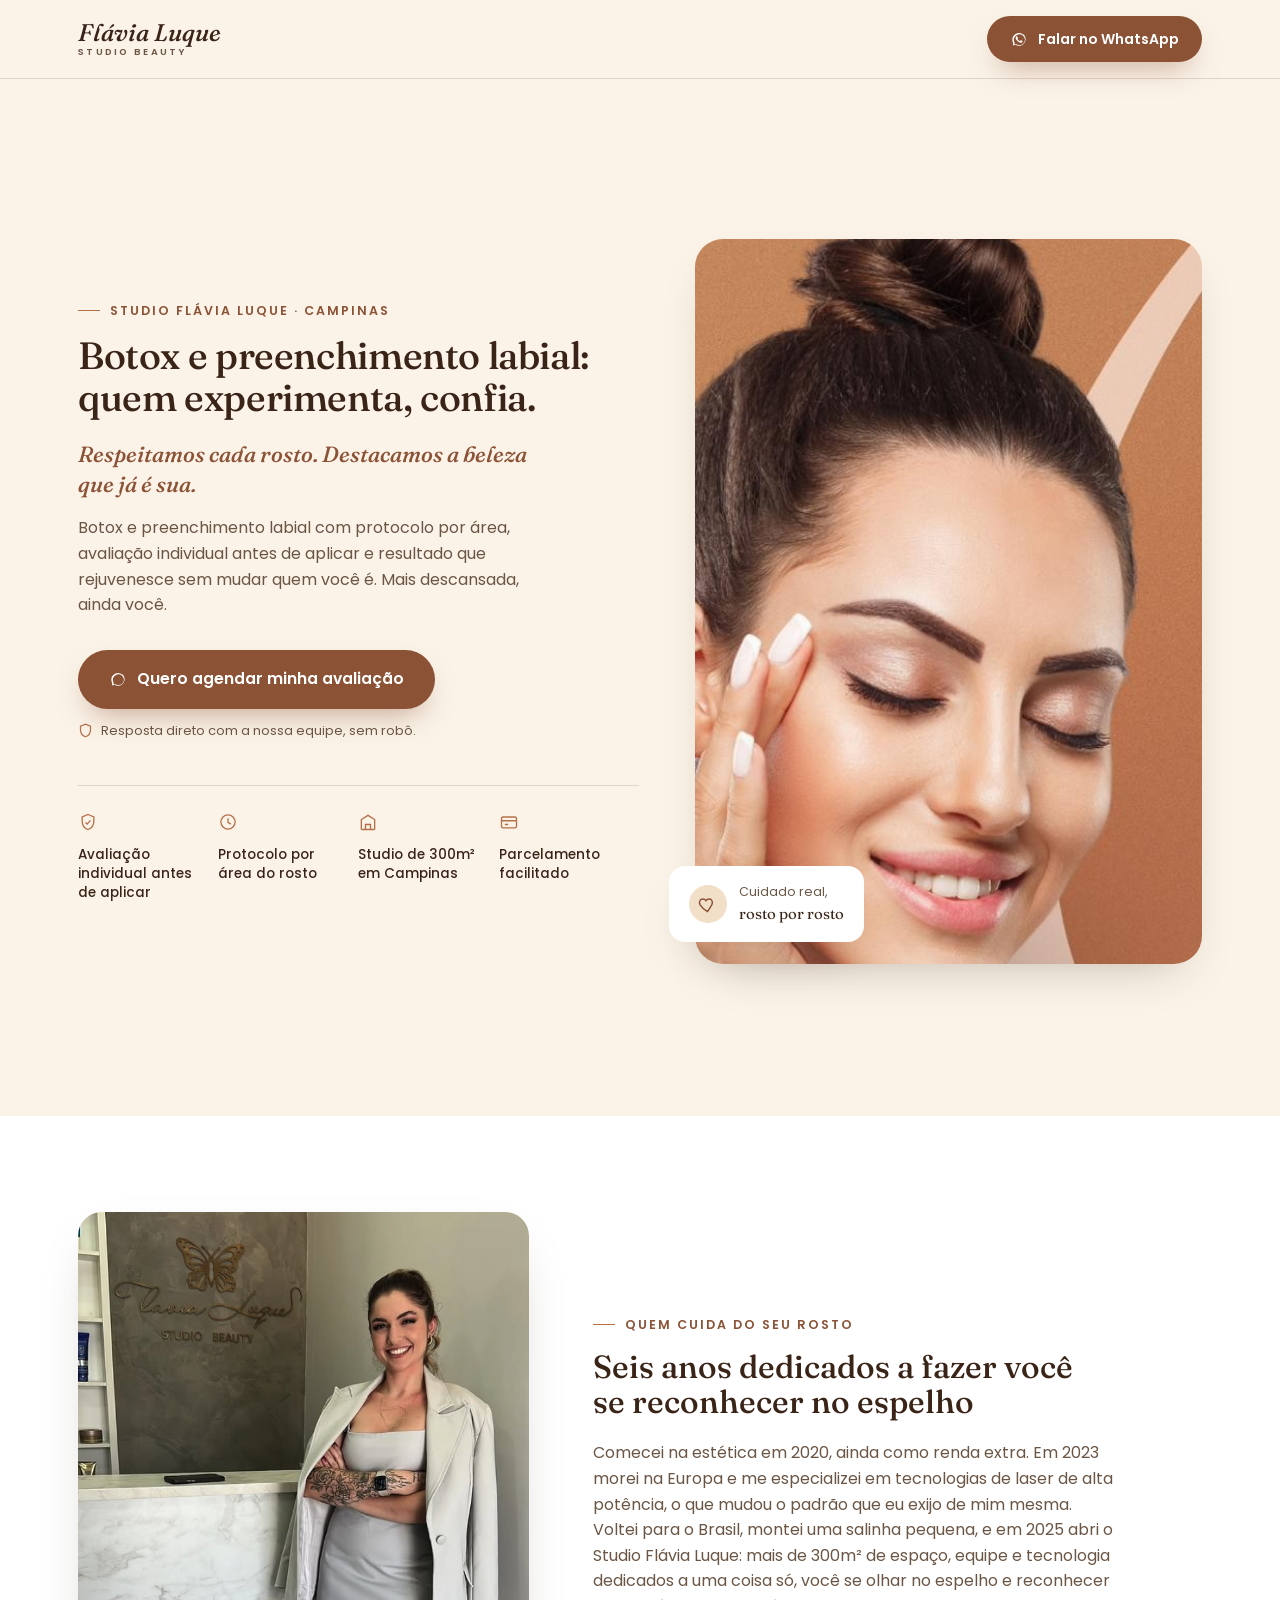
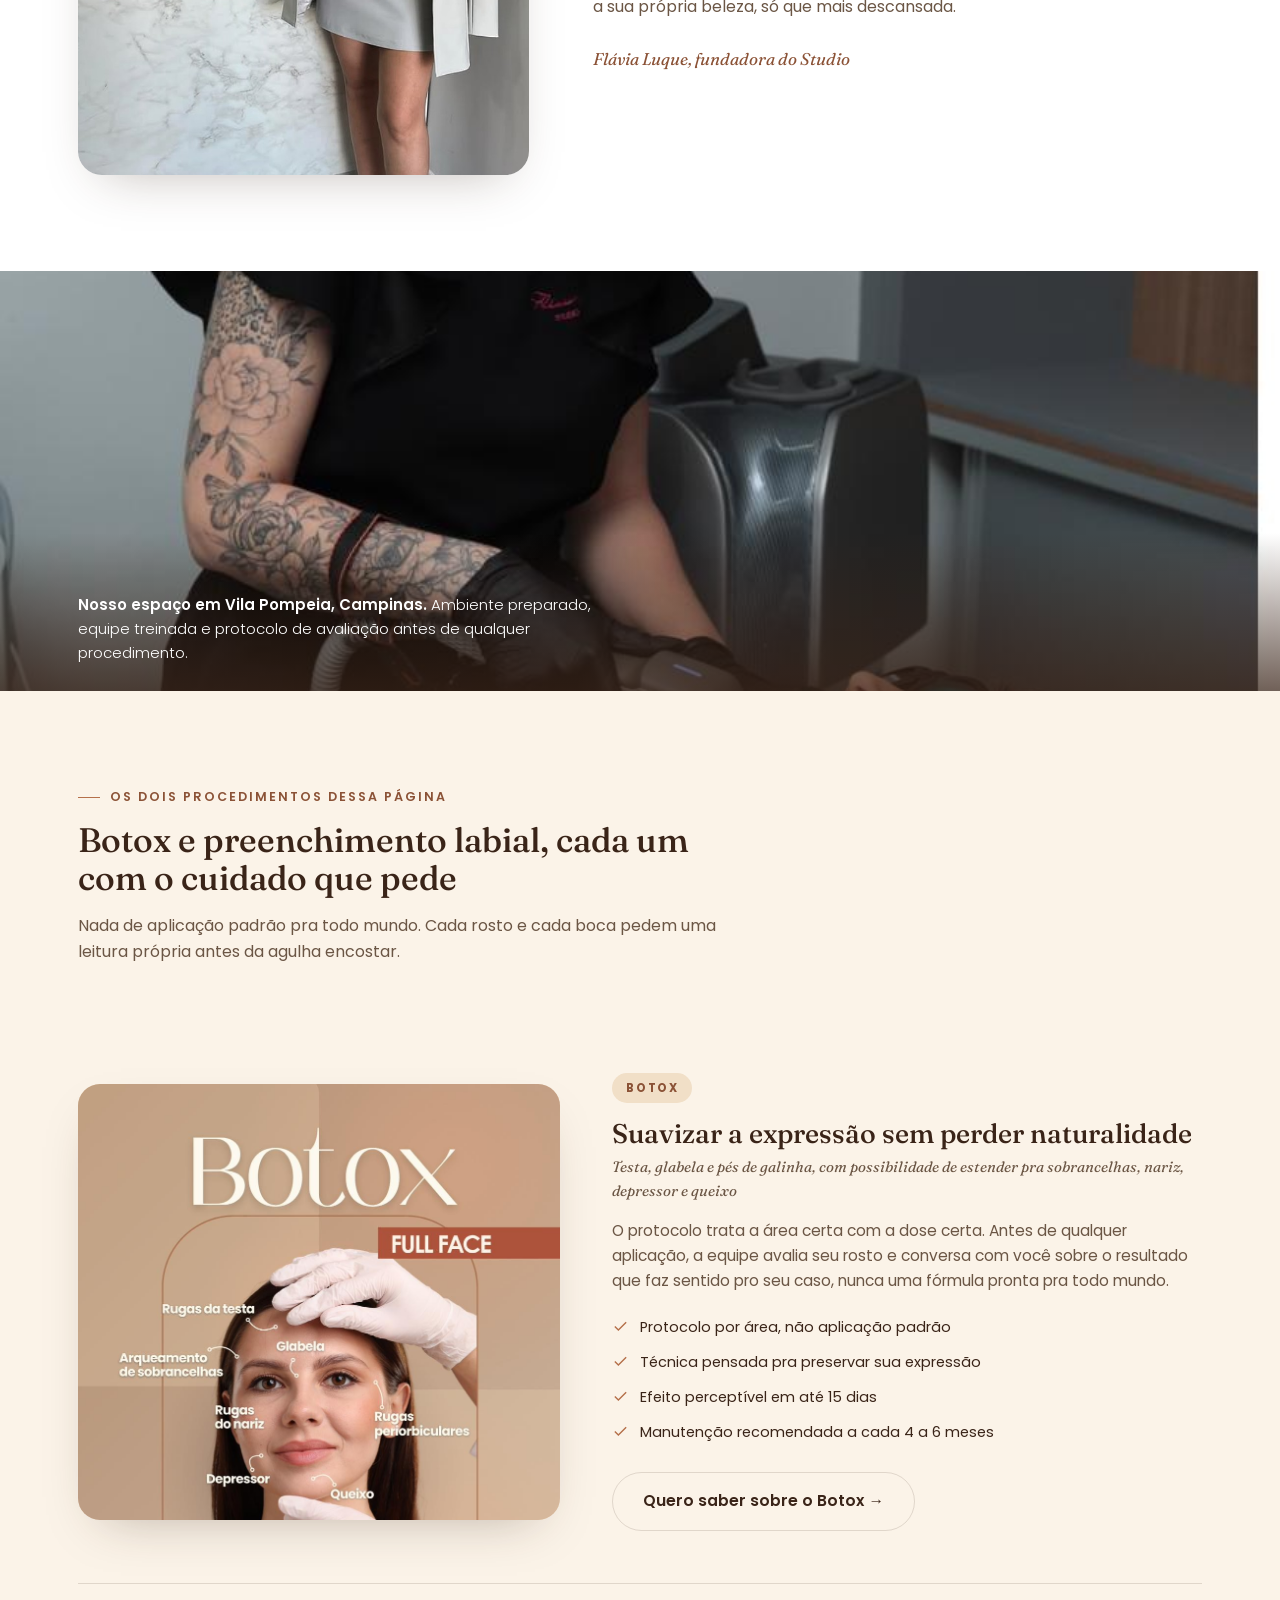
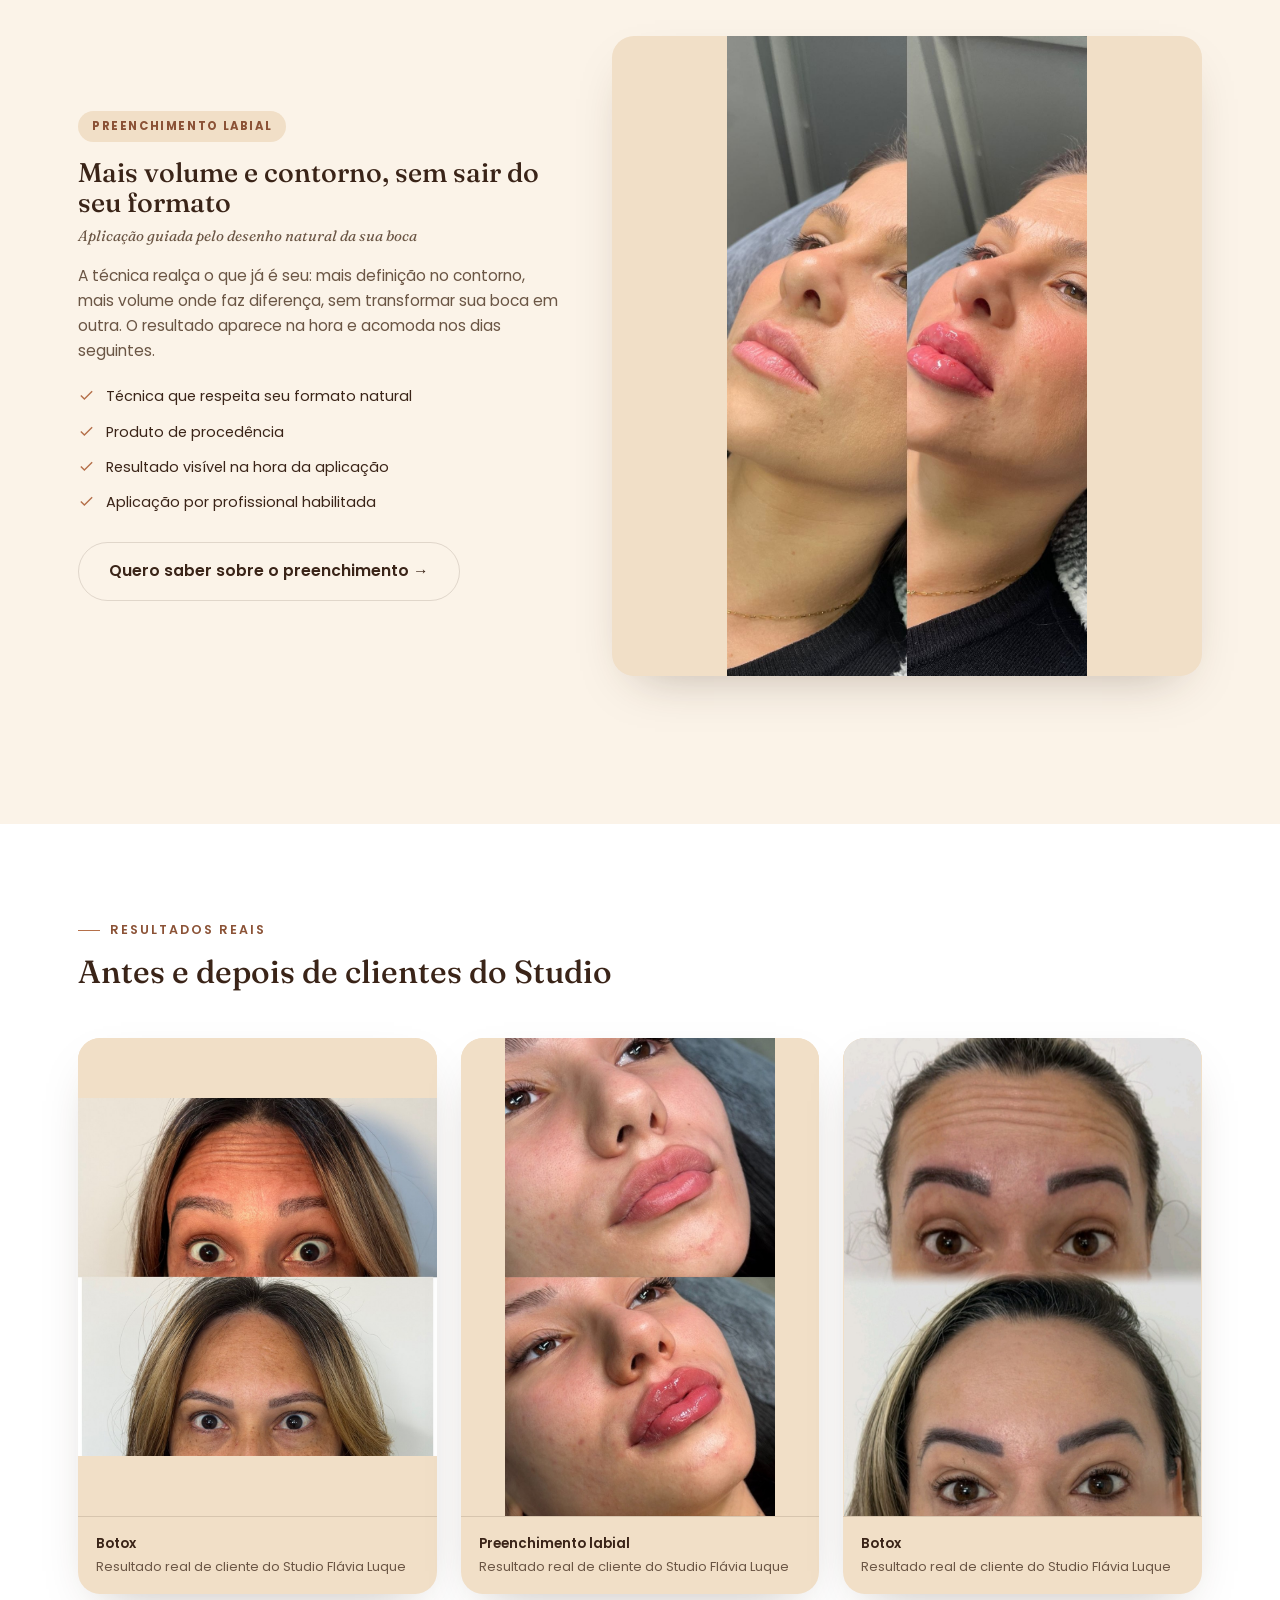
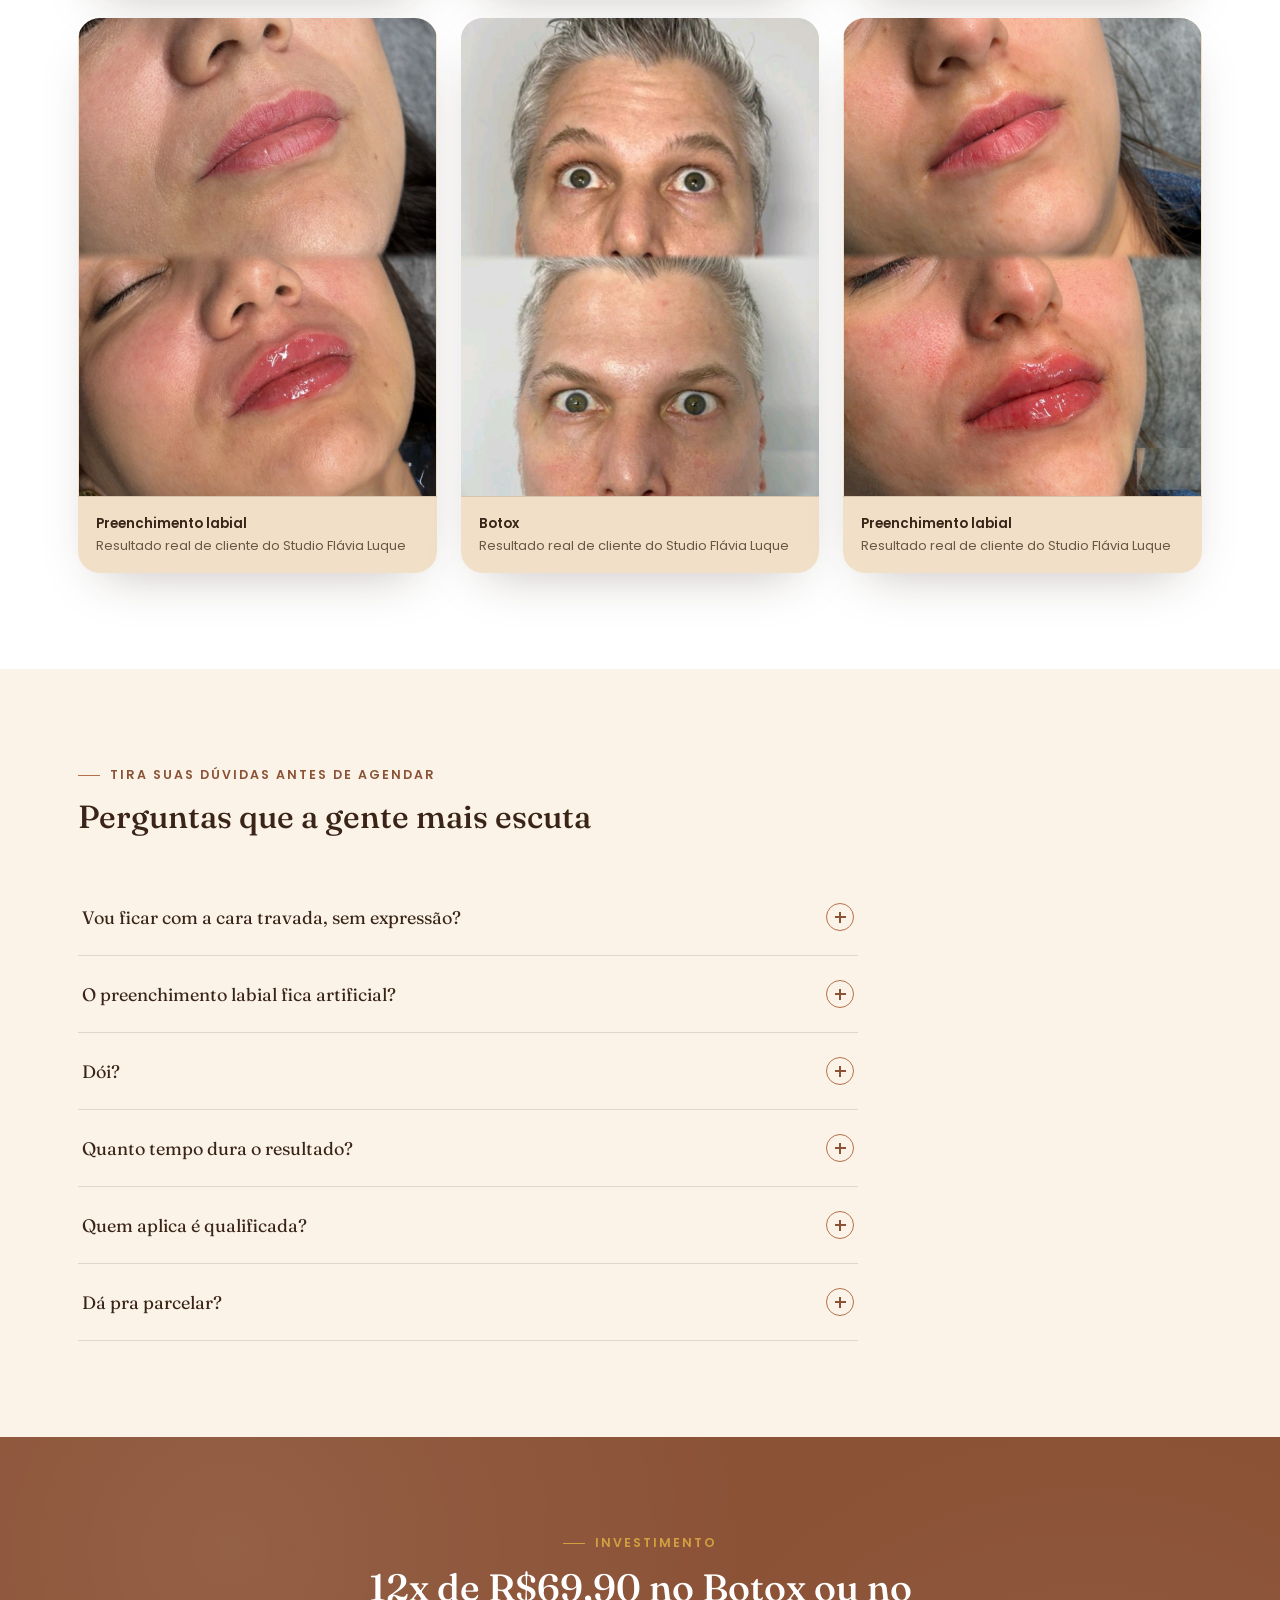
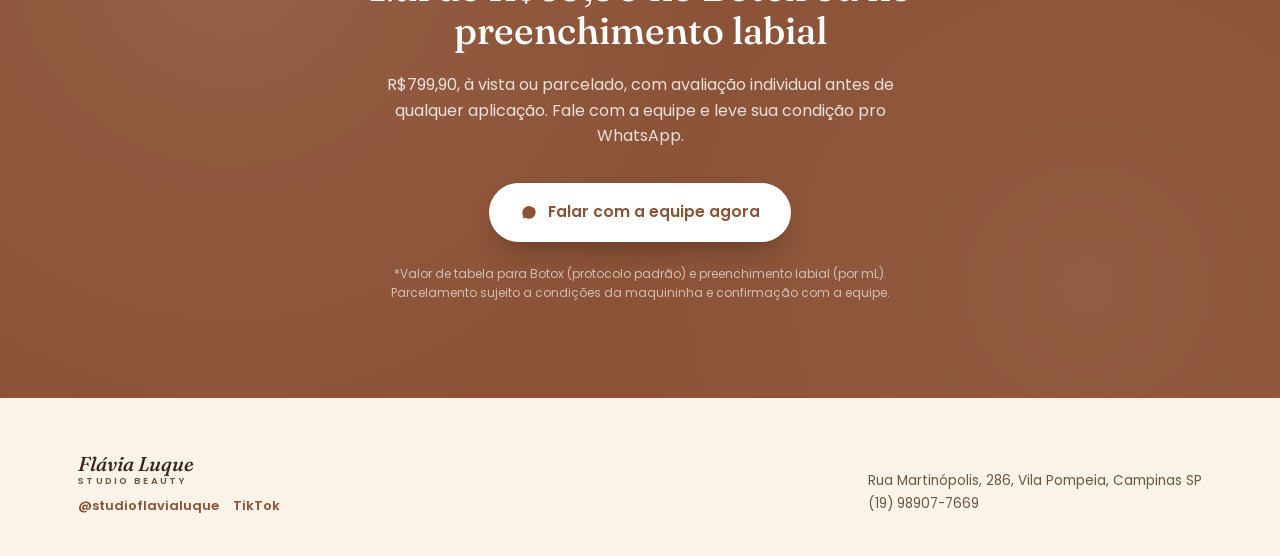
==== index.html @ 8f370c79 "Add files via upload" ====
<!DOCTYPE html>
<html lang="pt-BR">
<head>
<meta charset="UTF-8">
<meta name="viewport" content="width=device-width, initial-scale=1.0">
<title>Botox e Preenchimento Labial | Studio Flávia Luque</title>
<link rel="preconnect" href="https://fonts.googleapis.com">
<link rel="preconnect" href="https://fonts.gstatic.com" crossorigin>
<link href="https://fonts.googleapis.com/css2?family=Fraunces:ital,wght@0,300;0,400;0,500;0,600;1,400;1,500&family=Poppins:wght@300;400;500;600;700&display=swap" rel="stylesheet">
<style>
  :root{
    --cream:#FBF3E8;
    --cream-deep:#F1DFC7;
    --terracotta:#B5704A;
    --terracotta-dark:#8B5236;
    --rust:#9C4A30;
    --gold:#D2A03F;
    --ink:#3A2418;
    --ink-soft:#6B5645;
    --white:#FFFFFF;
    --line: rgba(58,36,24,0.14);
    --shadow: 0 20px 50px -25px rgba(58,36,24,0.35);
  }
  *{box-sizing:border-box;}
  html{scroll-behavior:smooth;}
  body{
    margin:0;
    background:var(--cream);
    color:var(--ink);
    font-family:'Poppins',sans-serif;
    font-weight:400;
    line-height:1.6;
    -webkit-font-smoothing:antialiased;
  }
  img{max-width:100%;display:block;}
  h1,h2,h3{
    font-family:'Fraunces',serif;
    font-weight:500;
    line-height:1.12;
    margin:0;
    color:var(--ink);
  }
  p{margin:0;}
  a{text-decoration:none;color:inherit;}
  .wrap{max-width:1180px;margin:0 auto;padding:0 28px;}
  .eyebrow{
    font-size:12.5px;
    letter-spacing:0.16em;
    text-transform:uppercase;
    color:var(--terracotta-dark);
    font-weight:600;
    margin-bottom:14px;
    display:flex;
    align-items:center;
    gap:10px;
  }
  .eyebrow::before{
    content:"";
    width:22px;height:1px;
    background:var(--terracotta);
    display:inline-block;
  }
  section{padding:96px 0;}
  @media(max-width:720px){ section{padding:64px 0;} }

  /* ---------- buttons ---------- */
  .btn{
    display:inline-flex;
    align-items:center;
    justify-content:center;
    gap:10px;
    padding:16px 30px;
    border-radius:100px;
    font-family:'Poppins',sans-serif;
    font-weight:600;
    font-size:15.5px;
    cursor:pointer;
    border:1px solid transparent;
    transition:transform .18s ease, box-shadow .18s ease, background .18s ease;
    white-space:nowrap;
  }
  .btn-primary{
    background:var(--terracotta-dark);
    color:var(--white);
    box-shadow:0 14px 30px -12px rgba(139,82,54,0.55);
  }
  .btn-primary:hover{transform:translateY(-2px);box-shadow:0 18px 34px -12px rgba(139,82,54,0.65);}
  .btn-ghost{
    background:transparent;
    color:var(--ink);
    border-color:var(--line);
  }
  .btn-ghost:hover{border-color:var(--terracotta);}
  .btn svg{width:18px;height:18px;flex-shrink:0;}

  /* ---------- header ---------- */
  header{
    position:sticky;top:0;z-index:50;
    background:rgba(251,243,232,0.88);
    backdrop-filter:blur(10px);
    border-bottom:1px solid var(--line);
  }
  header .wrap{
    display:flex;align-items:center;justify-content:space-between;
    padding-top:16px;padding-bottom:16px;
  }
  .logo{display:flex;flex-direction:column;line-height:1;gap:2px;}
  .logo .name{
    font-family:'Fraunces',serif;font-style:italic;font-weight:500;
    font-size:24px;color:var(--ink);
  }
  .logo .sub{
    font-size:9.5px;letter-spacing:0.24em;color:var(--ink-soft);font-weight:600;
  }
  header .btn{padding:11px 22px;font-size:14px;}
  @media(max-width:480px){
    .wrap{padding:0 20px;}
    .logo .name{font-size:19px;}
    .logo .sub{font-size:8.5px;letter-spacing:0.2em;}
    header .btn{padding:9px 15px;font-size:12.5px;gap:6px;}
    header .btn svg{width:15px;height:15px;}
  }

  /* ---------- hero ---------- */
  .hero .wrap{
    display:grid;grid-template-columns:1.05fr 0.95fr;
    gap:56px;align-items:center;
    padding-top:64px;padding-bottom:56px;
  }
  @media(max-width:900px){
    .hero .wrap{grid-template-columns:1fr;padding-top:36px;}
    .hero .hero-media{order:-1;}
  }
  .hero h1{font-size:38px;letter-spacing:-0.01em;max-width:600px;}
  @media(max-width:900px){ .hero h1{font-size:29px;} }
  .hero .destaque{
    margin-top:20px;font-family:'Fraunces',serif;font-style:italic;font-weight:500;
    font-size:22px;color:var(--terracotta-dark);max-width:460px;line-height:1.35;
  }
  @media(max-width:900px){ .hero .destaque{font-size:19px;} }
  .hero .sub{
    margin-top:16px;font-size:16px;color:var(--ink-soft);max-width:480px;
  }
  .hero .cta-row{margin-top:32px;display:flex;flex-direction:column;gap:12px;align-items:flex-start;}
  .micro-trust{font-size:13px;color:var(--ink-soft);display:flex;align-items:center;gap:8px;}
  .micro-trust svg{width:15px;height:15px;color:var(--terracotta);flex-shrink:0;}

  .badges{
    margin-top:44px;display:grid;grid-template-columns:repeat(4,1fr);gap:0;
    border-top:1px solid var(--line);padding-top:26px;
  }
  @media(max-width:900px){ .badges{grid-template-columns:repeat(2,1fr);gap:22px 0;} }
  .badge-item{padding-right:16px;}
  .badge-item .num{color:var(--terracotta);margin-bottom:6px;}
  .badge-item .num svg{width:20px;height:20px;}
  .badge-item .label{font-size:13.5px;color:var(--ink);font-weight:500;line-height:1.4;}

  .hero-media{position:relative;}
  .hero-media .frame{
    border-radius:28px;overflow:hidden;box-shadow:var(--shadow);
    aspect-ratio:490/700;
  }
  .hero-media img{width:100%;height:100%;object-fit:cover;}
  .hero-media .float-card{
    position:absolute;bottom:22px;left:-26px;
    background:var(--white);border-radius:16px;
    padding:16px 20px;box-shadow:var(--shadow);
    display:flex;align-items:center;gap:12px;
    max-width:230px;
  }
  @media(max-width:560px){ .hero-media .float-card{left:12px;bottom:-18px;} }
  .float-card .ico{
    width:38px;height:38px;border-radius:50%;
    background:var(--cream-deep);display:flex;align-items:center;justify-content:center;flex-shrink:0;
  }
  .float-card .ico svg{width:19px;height:19px;color:var(--terracotta-dark);}
  .float-card .t1{font-size:12.5px;color:var(--ink-soft);}
  .float-card .t2{font-family:'Fraunces',serif;font-size:15px;color:var(--ink);}

  /* ---------- story ---------- */
  .story{background:var(--white);}
  .story .grid{display:grid;grid-template-columns:0.85fr 1.15fr;gap:64px;align-items:center;}
  @media(max-width:900px){ .story .grid{grid-template-columns:1fr;gap:36px;} }
  .story h2{font-size:32px;max-width:480px;}
  .story .body-text{margin-top:20px;font-size:16px;color:var(--ink-soft);max-width:520px;}
  .story .signature{
    margin-top:26px;font-family:'Fraunces',serif;font-style:italic;font-size:17px;color:var(--terracotta-dark);
  }
  .story-photo{
    border-radius:24px;overflow:hidden;box-shadow:var(--shadow);aspect-ratio:4/5;
  }
  .story-photo img{width:100%;height:100%;object-fit:cover;object-position:50% 20%;}
  .placeholder-photo{
    border:1.5px dashed var(--terracotta);
    border-radius:24px;
    background:var(--cream);
    aspect-ratio:4/5;
    display:flex;flex-direction:column;align-items:center;justify-content:center;
    text-align:center;gap:10px;padding:28px;
  }
  .placeholder-photo svg{width:34px;height:34px;color:var(--terracotta);}
  .placeholder-photo .pt1{font-weight:600;font-size:13.5px;color:var(--terracotta-dark);}
  .placeholder-photo .pt2{font-size:12px;color:var(--ink-soft);max-width:220px;}

  /* ---------- studio strip ---------- */
  .studio-strip{padding:0;}
  .studio-strip .frame{
    position:relative;height:420px;overflow:hidden;
  }
  .studio-strip img{width:100%;height:100%;object-fit:cover;}
  .studio-strip .caption-bar{
    position:absolute;inset:auto 0 0 0;
    background:linear-gradient(0deg, rgba(58,36,24,0.72) 0%, rgba(58,36,24,0) 100%);
    padding:60px 0 26px;
  }
  .studio-strip .caption-bar .wrap{color:var(--white);}
  .studio-strip .caption-bar p{font-size:15px;max-width:520px;font-weight:300;}
  .studio-strip .caption-bar strong{font-weight:600;}

  /* ---------- treatments ---------- */
  .treatments{background:var(--cream);}
  .treat-head{max-width:640px;margin-bottom:56px;}
  .treat-head h2{font-size:34px;}
  .treat-head .sub{margin-top:16px;font-size:16px;color:var(--ink-soft);}

  .treat-card{
    display:grid;grid-template-columns:0.9fr 1.1fr;gap:52px;align-items:center;
    padding:52px 0;
  }
  .treat-card:not(:last-child){border-bottom:1px solid var(--line);}
  .treat-card.reverse .visual{order:2;}
  .treat-card.reverse .copy{order:1;}
  @media(max-width:900px){
    .treat-card, .treat-card.reverse{grid-template-columns:1fr;gap:28px;}
    .treat-card.reverse .visual{order:-1;}
    .treat-card.reverse .copy{order:2;}
  }
  .treat-card .visual img{border-radius:22px;box-shadow:var(--shadow);width:100%;}
  @media(min-width:901px){
    .treat-card .visual img{max-height:640px;width:100%;object-fit:contain;background:var(--cream-deep);}
  }
  .treat-tag{
    display:inline-block;font-size:11.5px;letter-spacing:0.14em;text-transform:uppercase;
    color:var(--terracotta-dark);font-weight:700;background:var(--cream-deep);
    padding:6px 14px;border-radius:100px;margin-bottom:16px;
  }
  .treat-card h3{font-size:27px;margin-bottom:6px;}
  .treat-card .kicker{font-size:15px;color:var(--ink-soft);margin-bottom:16px;font-style:italic;font-family:'Fraunces',serif;}
  .treat-card .desc{font-size:15.5px;color:var(--ink-soft);margin-bottom:22px;}
  .treat-list{list-style:none;margin:0 0 28px 0;padding:0;display:flex;flex-direction:column;gap:12px;}
  .treat-list li{display:flex;align-items:flex-start;gap:11px;font-size:14.5px;color:var(--ink);}
  .treat-list svg{width:17px;height:17px;color:var(--terracotta);flex-shrink:0;margin-top:2px;}

  /* ---------- results gallery ---------- */
  .results{background:var(--white);}
  .results-grid{display:grid;grid-template-columns:repeat(3,1fr);gap:24px;margin-top:48px;}
  @media(max-width:900px){ .results-grid{grid-template-columns:repeat(2,1fr);} }
  @media(max-width:600px){ .results-grid{grid-template-columns:1fr;max-width:420px;margin-left:auto;margin-right:auto;} }
  .result-card{border-radius:22px;overflow:hidden;background:var(--cream-deep);box-shadow:var(--shadow);}
  .result-card img{width:100%;aspect-ratio:3/4;object-fit:contain;background:var(--cream-deep);display:block;}
  .result-card .cap{padding:16px 18px;font-size:13px;color:var(--ink-soft);border-top:1px solid var(--line);}
  .result-card .cap strong{color:var(--ink);font-weight:600;display:block;margin-bottom:2px;font-size:13.5px;}
  .result-card.is-placeholder{display:none;}

  /* ---------- faq ---------- */
  .faq{background:var(--cream);}
  .faq-head{max-width:600px;margin-bottom:44px;}
  .faq-head h2{font-size:32px;}
  .faq-list{max-width:780px;}
  .faq-item{border-bottom:1px solid var(--line);}
  .faq-q{
    width:100%;text-align:left;background:none;border:none;cursor:pointer;
    padding:24px 4px;display:flex;align-items:center;justify-content:space-between;gap:20px;
    font-family:'Fraunces',serif;font-size:18px;color:var(--ink);
  }
  @media(max-width:600px){ .faq-q{font-size:16px;} }
  .faq-q .plus{
    width:28px;height:28px;border-radius:50%;border:1px solid var(--terracotta);
    display:flex;align-items:center;justify-content:center;flex-shrink:0;position:relative;
    transition:transform .25s ease, background .25s ease;
  }
  .faq-q .plus::before,.faq-q .plus::after{
    content:"";position:absolute;background:var(--terracotta-dark);transition:transform .25s ease, opacity .25s ease;
  }
  .faq-q .plus::before{width:11px;height:1.5px;}
  .faq-q .plus::after{width:1.5px;height:11px;}
  .faq-item.open .faq-q .plus{background:var(--terracotta-dark);}
  .faq-item.open .faq-q .plus::before,.faq-item.open .faq-q .plus::after{background:var(--white);}
  .faq-item.open .faq-q .plus::after{transform:rotate(90deg);opacity:0;}
  .faq-a{
    max-height:0;overflow:hidden;transition:max-height .32s ease;
  }
  .faq-a-inner{padding:0 4px 26px;font-size:15px;color:var(--ink-soft);max-width:640px;}

  /* ---------- pricing ---------- */
  .pricing{
    background:var(--terracotta-dark);
    color:var(--white);
    text-align:center;
    position:relative;
    overflow:hidden;
  }
  .pricing::before{
    content:"";position:absolute;inset:0;
    background:radial-gradient(circle at 18% 20%, rgba(255,255,255,0.08), transparent 45%),
               radial-gradient(circle at 85% 80%, rgba(255,255,255,0.06), transparent 40%);
  }
  .pricing .wrap{position:relative;}
  .pricing .eyebrow{color:var(--gold);justify-content:center;}
  .pricing .eyebrow::before{background:var(--gold);}
  .pricing h2{color:var(--white);font-size:38px;max-width:660px;margin:0 auto;}
  @media(max-width:700px){ .pricing h2{font-size:28px;} }
  .pricing .sub{margin:20px auto 0;font-size:16px;color:rgba(255,255,255,0.82);max-width:520px;}
  .pricing .btn-primary{background:var(--white);color:var(--terracotta-dark);margin-top:34px;box-shadow:0 14px 30px -12px rgba(0,0,0,0.35);}
  .pricing .btn-primary:hover{box-shadow:0 18px 34px -12px rgba(0,0,0,0.45);}
  .pricing .fine{margin-top:22px;font-size:12px;color:rgba(255,255,255,0.62);max-width:520px;margin-left:auto;margin-right:auto;}

  /* ---------- footer ---------- */
  footer{padding:56px 0 40px;}
  footer .wrap{display:flex;justify-content:space-between;align-items:flex-end;flex-wrap:wrap;gap:28px;}
  footer .logo .name{font-size:20px;}
  footer .addr{font-size:13.5px;color:var(--ink-soft);line-height:1.7;}
  footer .social{display:flex;gap:14px;margin-top:10px;}
  footer .social a{font-size:13px;color:var(--terracotta-dark);font-weight:600;}

  @media (prefers-reduced-motion: reduce){
    html{scroll-behavior:auto;}
  }
</style>
</head>
<body>

<header>
  <div class="wrap">
    <div class="logo">
      <span class="name">Flávia Luque</span>
      <span class="sub">STUDIO BEAUTY</span>
    </div>
    <a class="btn btn-primary" id="cta-header" href="#" target="_blank" rel="noopener">
      <svg viewBox="0 0 24 24" fill="currentColor"><path d="M17.6 6.32A8.86 8.86 0 0 0 12.05 4a8.94 8.94 0 0 0-7.75 13.4L4 20.6l3.32-.87a8.9 8.9 0 0 0 4.72 1.36 8.94 8.94 0 0 0 5.56-15.77Zm-5.55 13.7a7.4 7.4 0 0 1-3.78-1.03l-.27-.16-2.24.59.6-2.18-.18-.28a7.44 7.44 0 1 1 13.83-3.9 7.45 7.45 0 0 1-7.96 6.96Zm4.08-5.57c-.22-.11-1.32-.65-1.52-.73-.2-.07-.35-.11-.5.11-.15.22-.57.73-.7.88-.13.15-.26.16-.48.05a6.1 6.1 0 0 1-1.8-1.11 6.7 6.7 0 0 1-1.24-1.54c-.13-.22-.01-.34.1-.45.1-.1.22-.26.34-.4.11-.13.15-.22.22-.37.07-.15.04-.28-.02-.4-.06-.11-.5-1.2-.68-1.65-.18-.43-.36-.37-.5-.38h-.43c-.15 0-.39.05-.6.28-.2.22-.79.77-.79 1.87 0 1.1.81 2.16.92 2.31.11.15 1.6 2.44 3.87 3.42.54.23.96.37 1.29.48.54.17 1.03.15 1.42.09.43-.06 1.32-.54 1.51-1.06.19-.52.19-.96.13-1.06-.05-.1-.2-.16-.42-.27Z"/></svg>
      Falar no WhatsApp
    </a>
  </div>
</header>

<section class="hero">
  <div class="wrap">
    <div class="hero-copy">
      <p class="eyebrow">STUDIO FLÁVIA LUQUE · CAMPINAS</p>
      <h1>Botox e preenchimento labial: quem experimenta, confia.</h1>
      <p class="destaque">Respeitamos cada rosto. Destacamos a beleza que já é sua.</p>
      <p class="sub">Botox e preenchimento labial com protocolo por área, avaliação individual antes de aplicar e resultado que rejuvenesce sem mudar quem você é. Mais descansada, ainda você.</p>
      <div class="cta-row">
        <a class="btn btn-primary" id="cta-hero" href="#" target="_blank" rel="noopener">
          <svg viewBox="0 0 24 24" fill="currentColor"><path d="M17.6 6.32A8.86 8.86 0 0 0 12.05 4a8.94 8.94 0 0 0-7.75 13.4L4 20.6l3.32-.87a8.9 8.9 0 0 0 4.72 1.36 8.94 8.94 0 0 0 5.56-15.77Zm-5.55 13.7a7.4 7.4 0 0 1-3.78-1.03l-.27-.16-2.24.59.6-2.18-.18-.28a7.44 7.44 0 1 1 13.83-3.9 7.45 7.45 0 0 1-7.96 6.96Z"/></svg>
          Quero agendar minha avaliação
        </a>
        <p class="micro-trust">
          <svg viewBox="0 0 24 24" fill="none" stroke="currentColor" stroke-width="2"><path d="M12 22c5-2 8-6 8-11V5l-8-3-8 3v6c0 5 3 9 8 11Z"/></svg>
          Resposta direto com a nossa equipe, sem robô.
        </p>
      </div>

      <div class="badges">
        <div class="badge-item">
          <div class="num"><svg viewBox="0 0 24 24" fill="none" stroke="currentColor" stroke-width="1.6"><path d="M9 12.5l2 2 4-4.5M12 3l7 3v5c0 5-3 8.5-7 10-4-1.5-7-5-7-10V6l7-3Z"/></svg></div>
          <div class="label">Avaliação individual antes de aplicar</div>
        </div>
        <div class="badge-item">
          <div class="num"><svg viewBox="0 0 24 24" fill="none" stroke="currentColor" stroke-width="1.6"><circle cx="12" cy="12" r="8.5"/><path d="M12 7.5v5l3.5 2"/></svg></div>
          <div class="label">Protocolo por área do rosto</div>
        </div>
        <div class="badge-item">
          <div class="num"><svg viewBox="0 0 24 24" fill="none" stroke="currentColor" stroke-width="1.6"><path d="M4 21V9l8-5 8 5v12M4 21h16M9 21v-6h6v6"/></svg></div>
          <div class="label">Studio de 300m² em Campinas</div>
        </div>
        <div class="badge-item">
          <div class="num"><svg viewBox="0 0 24 24" fill="none" stroke="currentColor" stroke-width="1.6"><rect x="3" y="6" width="18" height="13" rx="2"/><path d="M3 10.5h18M7 15h4"/></svg></div>
          <div class="label">Parcelamento facilitado</div>
        </div>
      </div>
    </div>

    <div class="hero-media">
      <div class="frame"><img src="[data-uri]" alt="Cliente do Studio Flávia Luque após protocolo facial"></div>
      <div class="float-card">
        <div class="ico"><svg viewBox="0 0 24 24" fill="none" stroke="currentColor" stroke-width="1.8"><path d="M12 21s-7-4.35-9.5-8.8C.9 8.6 2.4 5 6 5c2 0 3.3 1 4 2.2C10.7 6 12 5 14 5c3.6 0 5.1 3.6 3.5 7.2C15 16.65 12 21 12 21Z"/></svg></div>
        <div>
          <div class="t1">Cuidado real,</div>
          <div class="t2">rosto por rosto</div>
        </div>
      </div>
    </div>
  </div>
</section>

<section class="story">
  <div class="wrap grid">
    <div class="story-photo"><img src="[data-uri]" alt="Flávia Luque, fundadora do Studio, na recepção do espaço em Vila Pompeia, Campinas"></div>
    <div>
      <p class="eyebrow">QUEM CUIDA DO SEU ROSTO</p>
      <h2>Seis anos dedicados a fazer você se reconhecer no espelho</h2>
      <p class="body-text">Comecei na estética em 2020, ainda como renda extra. Em 2023 morei na Europa e me especializei em tecnologias de laser de alta potência, o que mudou o padrão que eu exijo de mim mesma. Voltei para o Brasil, montei uma salinha pequena, e em 2025 abri o Studio Flávia Luque: mais de 300m² de espaço, equipe e tecnologia dedicados a uma coisa só, você se olhar no espelho e reconhecer a sua própria beleza, só que mais descansada.</p>
      <p class="signature">Flávia Luque, fundadora do Studio</p>
    </div>
  </div>
</section>

<section class="studio-strip">
  <div class="frame">
    <img src="[data-uri]" alt="Atendimento no Studio Flávia Luque, Vila Pompeia, Campinas">
    <div class="caption-bar">
      <div class="wrap">
        <p><strong>Nosso espaço em Vila Pompeia, Campinas.</strong> Ambiente preparado, equipe treinada e protocolo de avaliação antes de qualquer procedimento.</p>
      </div>
    </div>
  </div>
</section>

<section class="treatments">
  <div class="wrap">
    <div class="treat-head">
      <p class="eyebrow">OS DOIS PROCEDIMENTOS DESSA PÁGINA</p>
      <h2>Botox e preenchimento labial, cada um com o cuidado que pede</h2>
      <p class="sub">Nada de aplicação padrão pra todo mundo. Cada rosto e cada boca pedem uma leitura própria antes da agulha encostar.</p>
    </div>

    <div class="treat-card">
      <div class="visual"><img src="[data-uri]" alt="Áreas tratadas pelo Botox: testa, glabela, sobrancelhas, rugas periorbiculares, depressor e queixo"></div>
      <div class="copy">
        <span class="treat-tag">Botox</span>
        <h3>Suavizar a expressão sem perder naturalidade</h3>
        <p class="kicker">Testa, glabela e pés de galinha, com possibilidade de estender pra sobrancelhas, nariz, depressor e queixo</p>
        <p class="desc">O protocolo trata a área certa com a dose certa. Antes de qualquer aplicação, a equipe avalia seu rosto e conversa com você sobre o resultado que faz sentido pro seu caso, nunca uma fórmula pronta pra todo mundo.</p>
        <ul class="treat-list">
          <li><svg viewBox="0 0 24 24" fill="none" stroke="currentColor" stroke-width="2"><path d="M20 6L9 17l-5-5"/></svg>Protocolo por área, não aplicação padrão</li>
          <li><svg viewBox="0 0 24 24" fill="none" stroke="currentColor" stroke-width="2"><path d="M20 6L9 17l-5-5"/></svg>Técnica pensada pra preservar sua expressão</li>
          <li><svg viewBox="0 0 24 24" fill="none" stroke="currentColor" stroke-width="2"><path d="M20 6L9 17l-5-5"/></svg>Efeito perceptível em até 15 dias</li>
          <li><svg viewBox="0 0 24 24" fill="none" stroke="currentColor" stroke-width="2"><path d="M20 6L9 17l-5-5"/></svg>Manutenção recomendada a cada 4 a 6 meses</li>
        </ul>
        <a class="btn btn-ghost" id="cta-botox" href="#" target="_blank" rel="noopener">Quero saber sobre o Botox →</a>
      </div>
    </div>

    <div class="treat-card reverse">
      <div class="visual"><img src="[data-uri]" alt="Antes e depois real de preenchimento labial no Studio Flávia Luque"></div>
      <div class="copy">
        <span class="treat-tag">Preenchimento labial</span>
        <h3>Mais volume e contorno, sem sair do seu formato</h3>
        <p class="kicker">Aplicação guiada pelo desenho natural da sua boca</p>
        <p class="desc">A técnica realça o que já é seu: mais definição no contorno, mais volume onde faz diferença, sem transformar sua boca em outra. O resultado aparece na hora e acomoda nos dias seguintes.</p>
        <ul class="treat-list">
          <li><svg viewBox="0 0 24 24" fill="none" stroke="currentColor" stroke-width="2"><path d="M20 6L9 17l-5-5"/></svg>Técnica que respeita seu formato natural</li>
          <li><svg viewBox="0 0 24 24" fill="none" stroke="currentColor" stroke-width="2"><path d="M20 6L9 17l-5-5"/></svg>Produto de procedência</li>
          <li><svg viewBox="0 0 24 24" fill="none" stroke="currentColor" stroke-width="2"><path d="M20 6L9 17l-5-5"/></svg>Resultado visível na hora da aplicação</li>
          <li><svg viewBox="0 0 24 24" fill="none" stroke="currentColor" stroke-width="2"><path d="M20 6L9 17l-5-5"/></svg>Aplicação por profissional habilitada</li>
        </ul>
        <a class="btn btn-ghost" id="cta-labial" href="#" target="_blank" rel="noopener">Quero saber sobre o preenchimento →</a>
      </div>
    </div>
  </div>
</section>

<section class="results">
  <div class="wrap">
    <p class="eyebrow">RESULTADOS REAIS</p>
    <h2 style="font-size:32px;max-width:560px;">Antes e depois de clientes do Studio</h2>
    <div class="results-grid">
      <div class="result-card">
        <img src="[data-uri]" alt="Antes e depois real de Botox na testa e glabela">
        <div class="cap"><strong>Botox</strong>Resultado real de cliente do Studio Flávia Luque</div>
      </div>
      <div class="result-card">
        <img src="[data-uri]" alt="Antes e depois real de preenchimento labial">
        <div class="cap"><strong>Preenchimento labial</strong>Resultado real de cliente do Studio Flávia Luque</div>
      </div>
      <div class="result-card">
        <img src="[data-uri]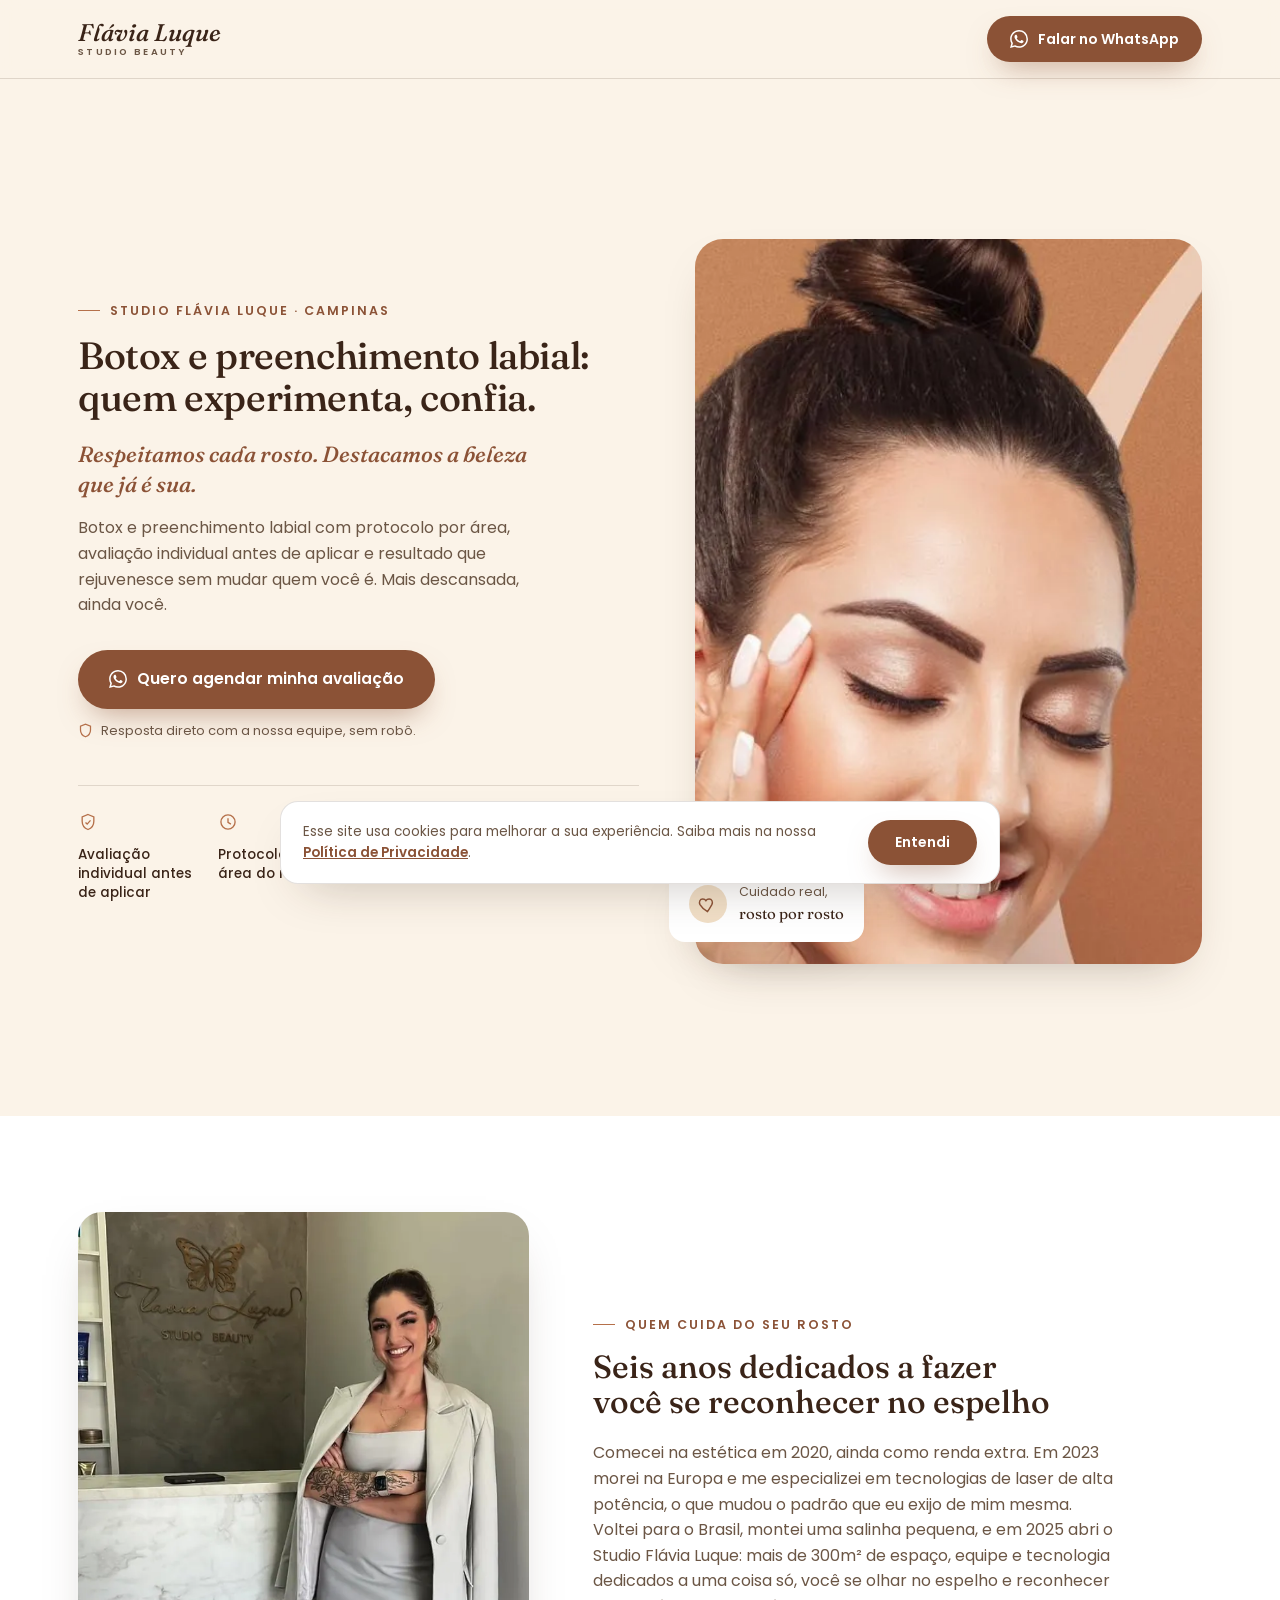
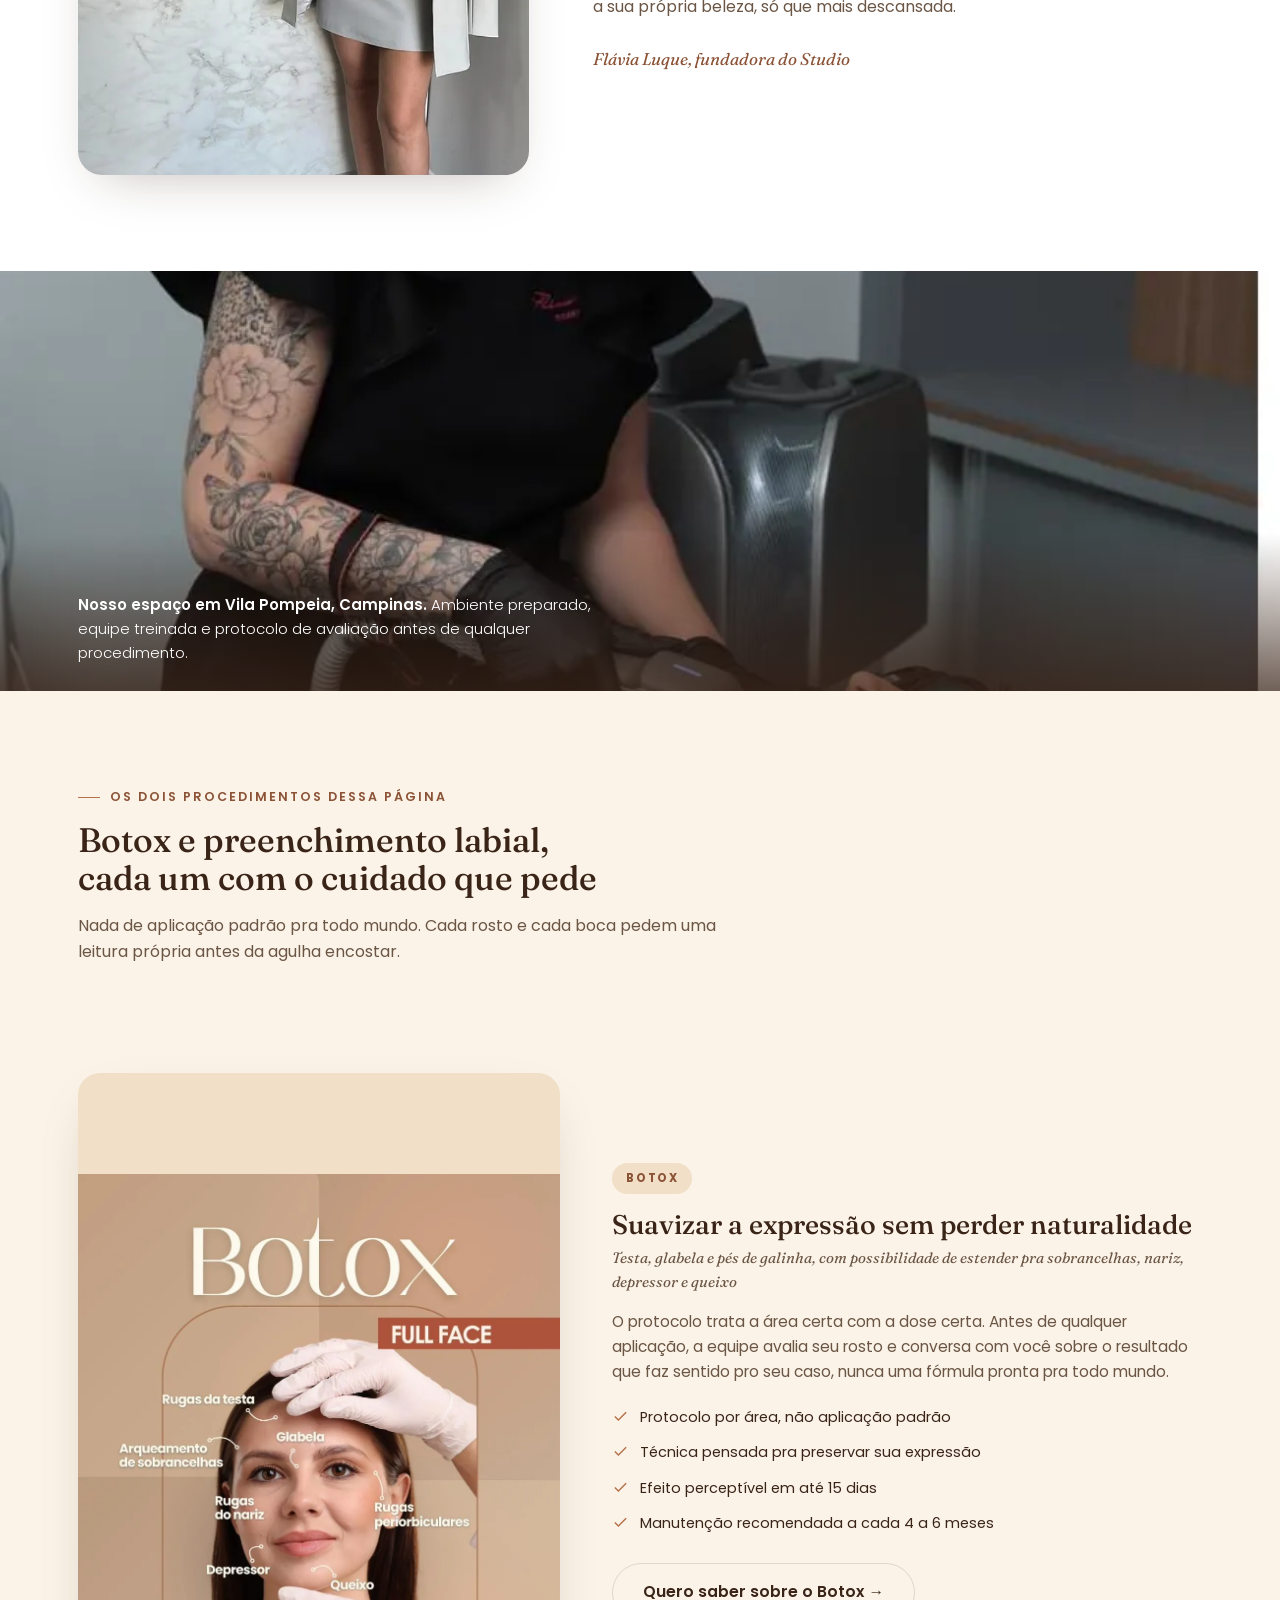
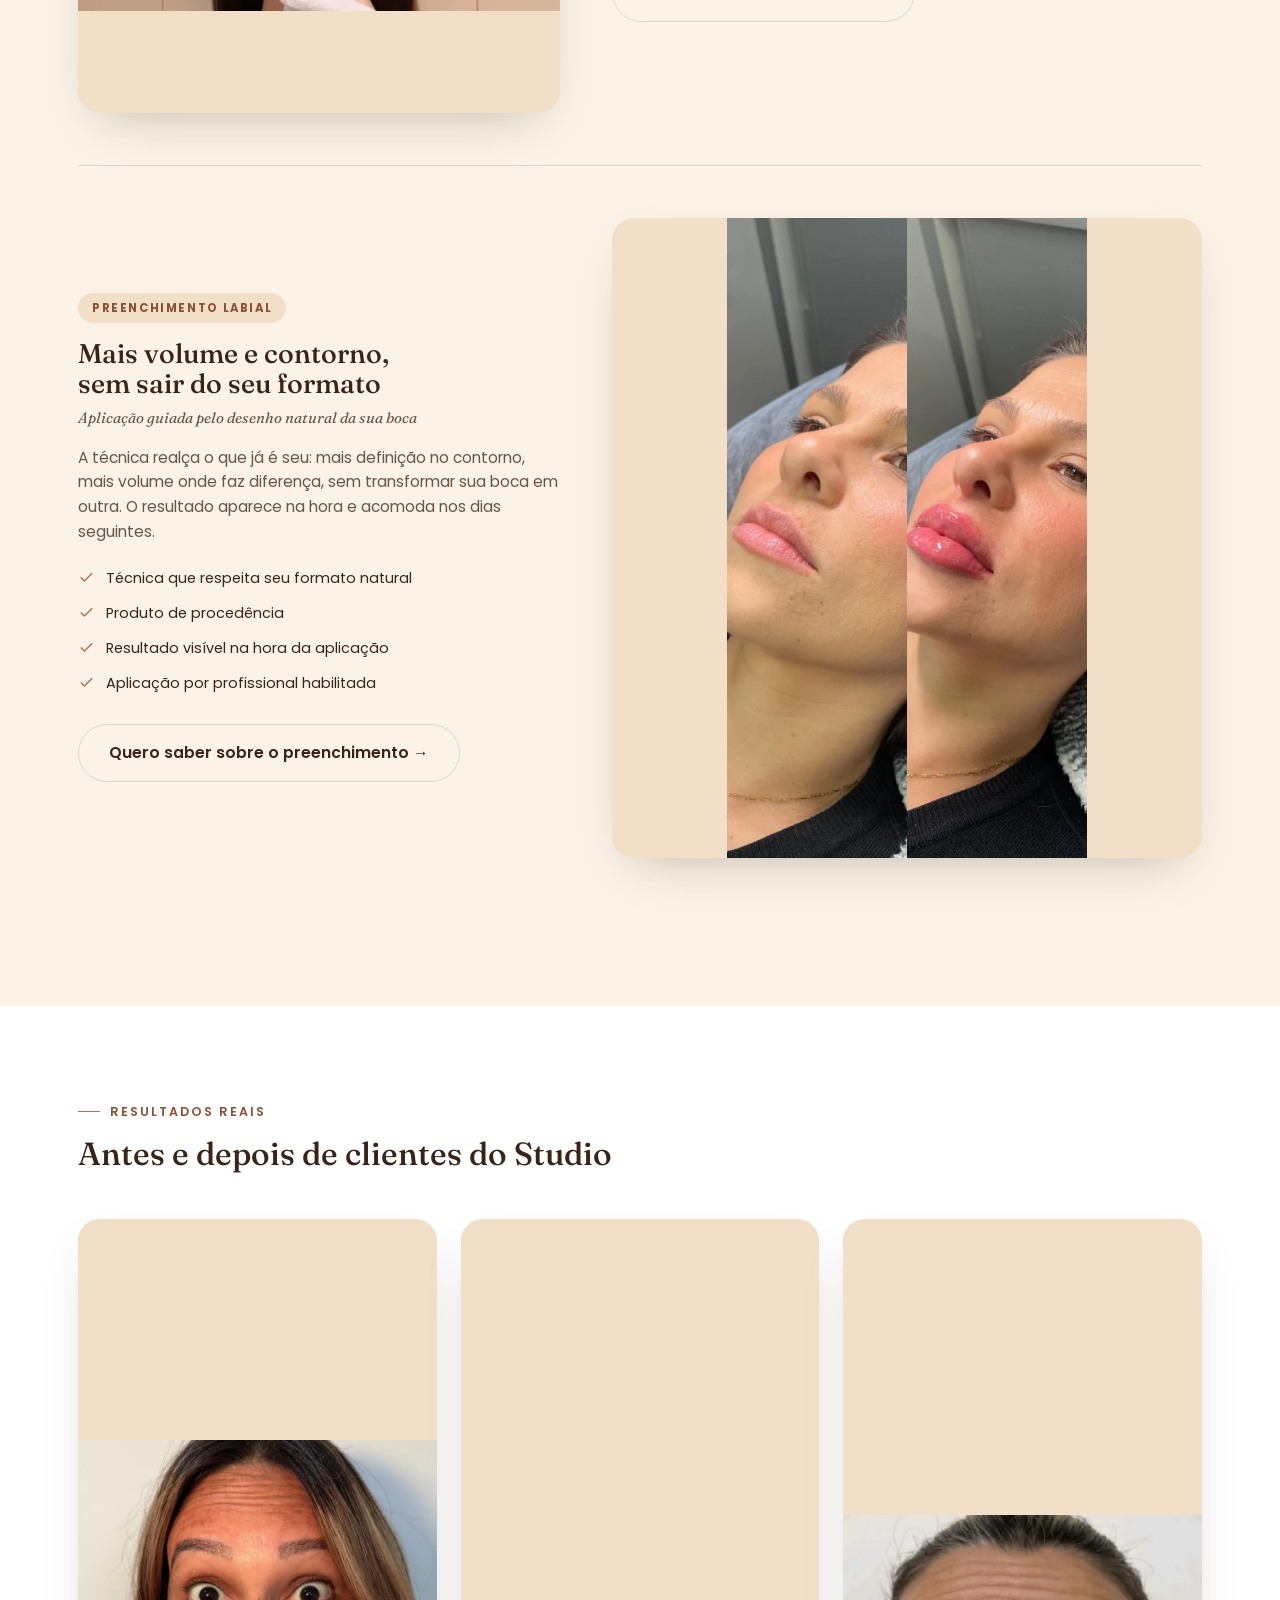
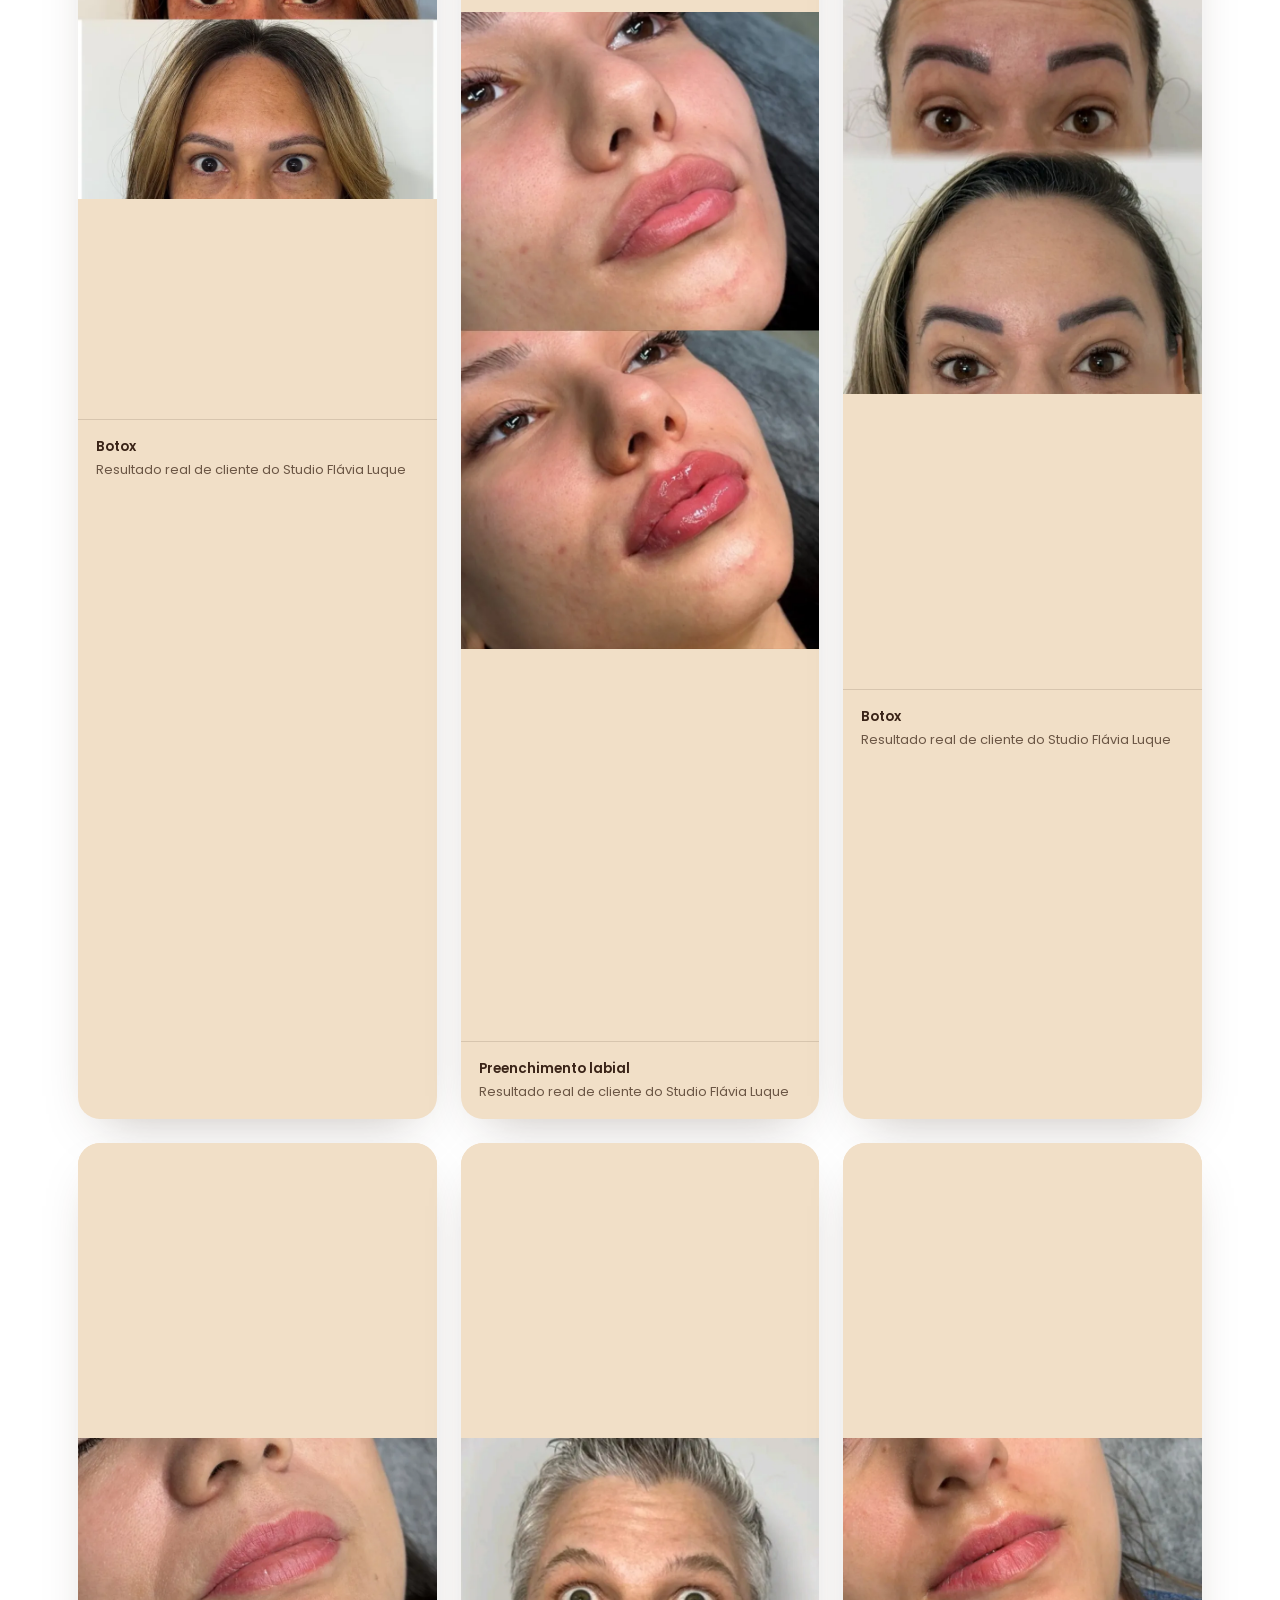
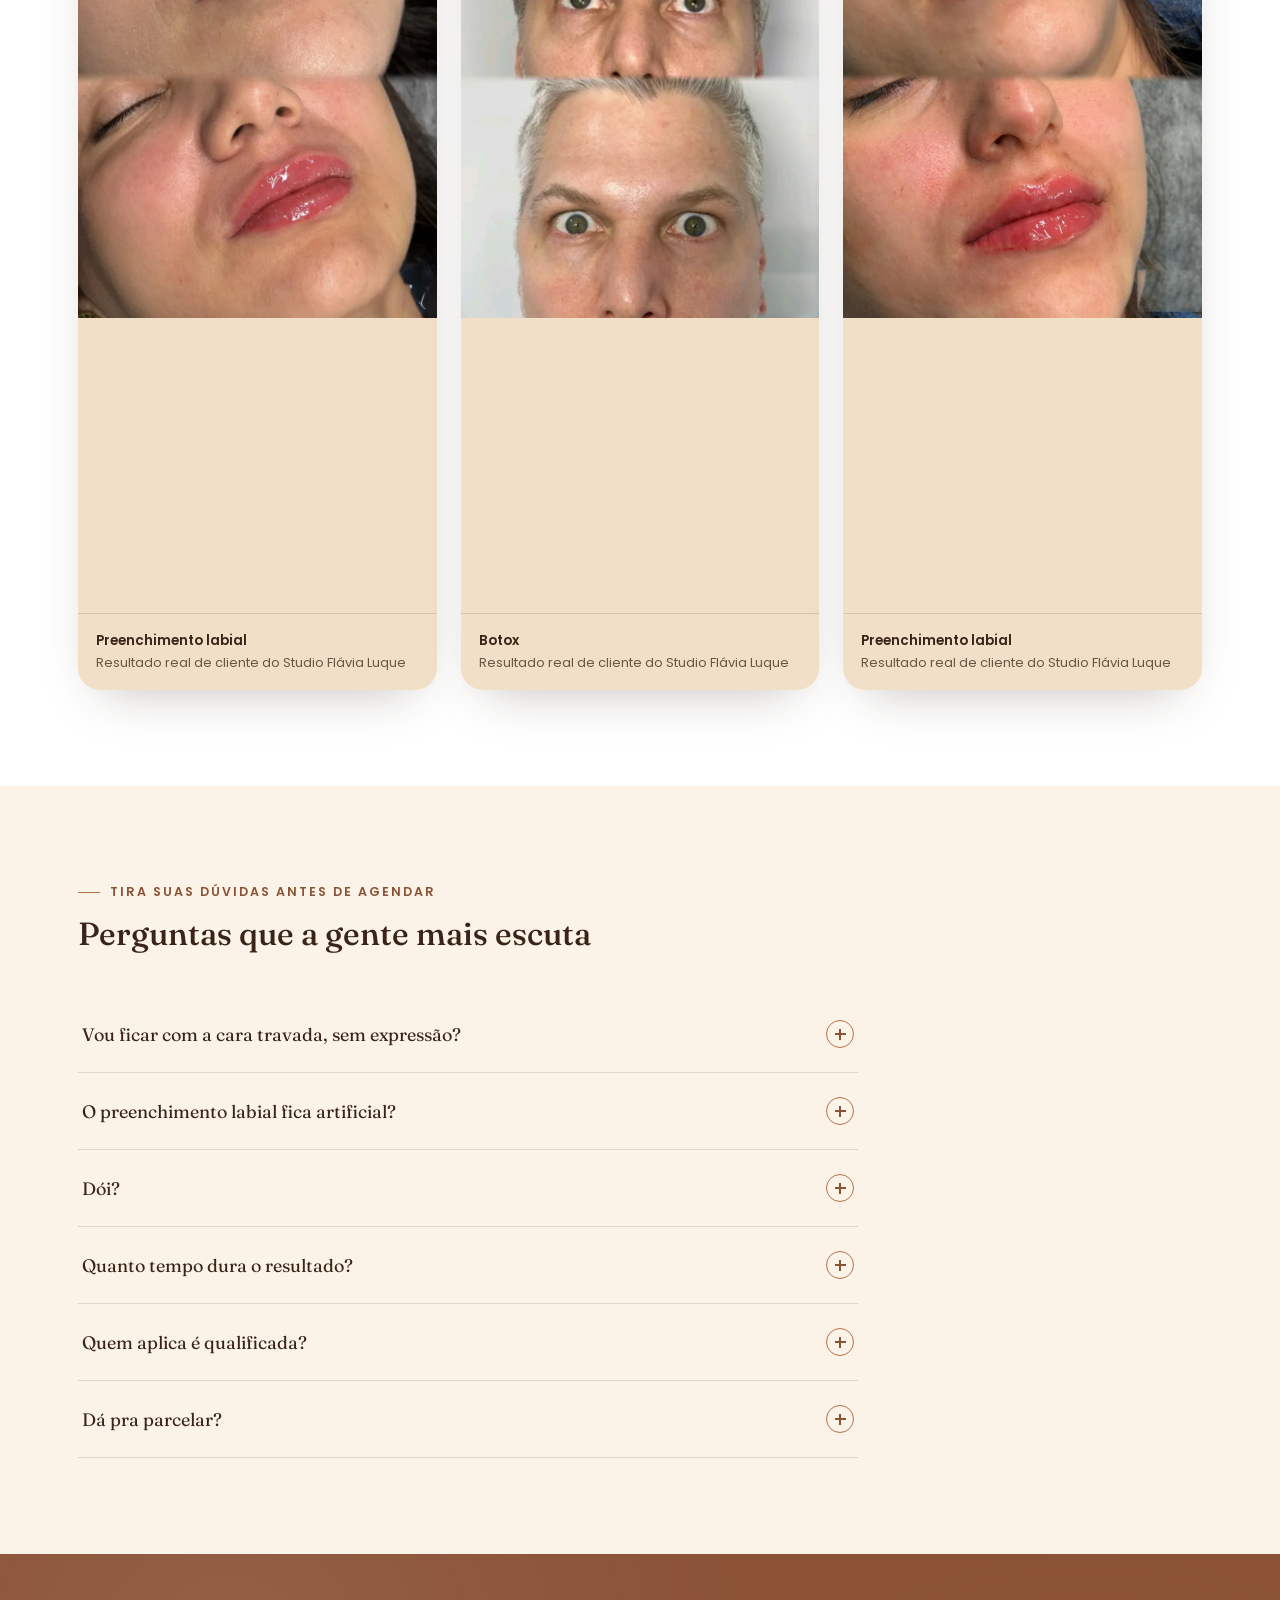
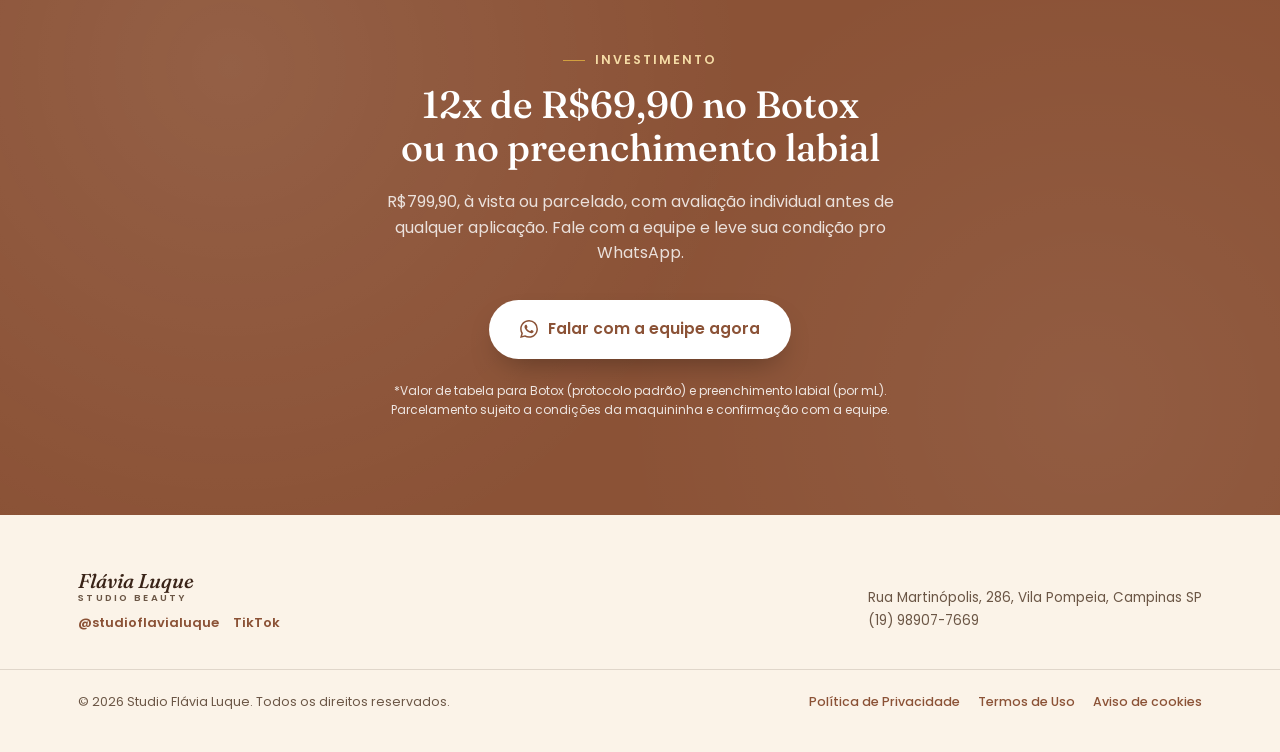
